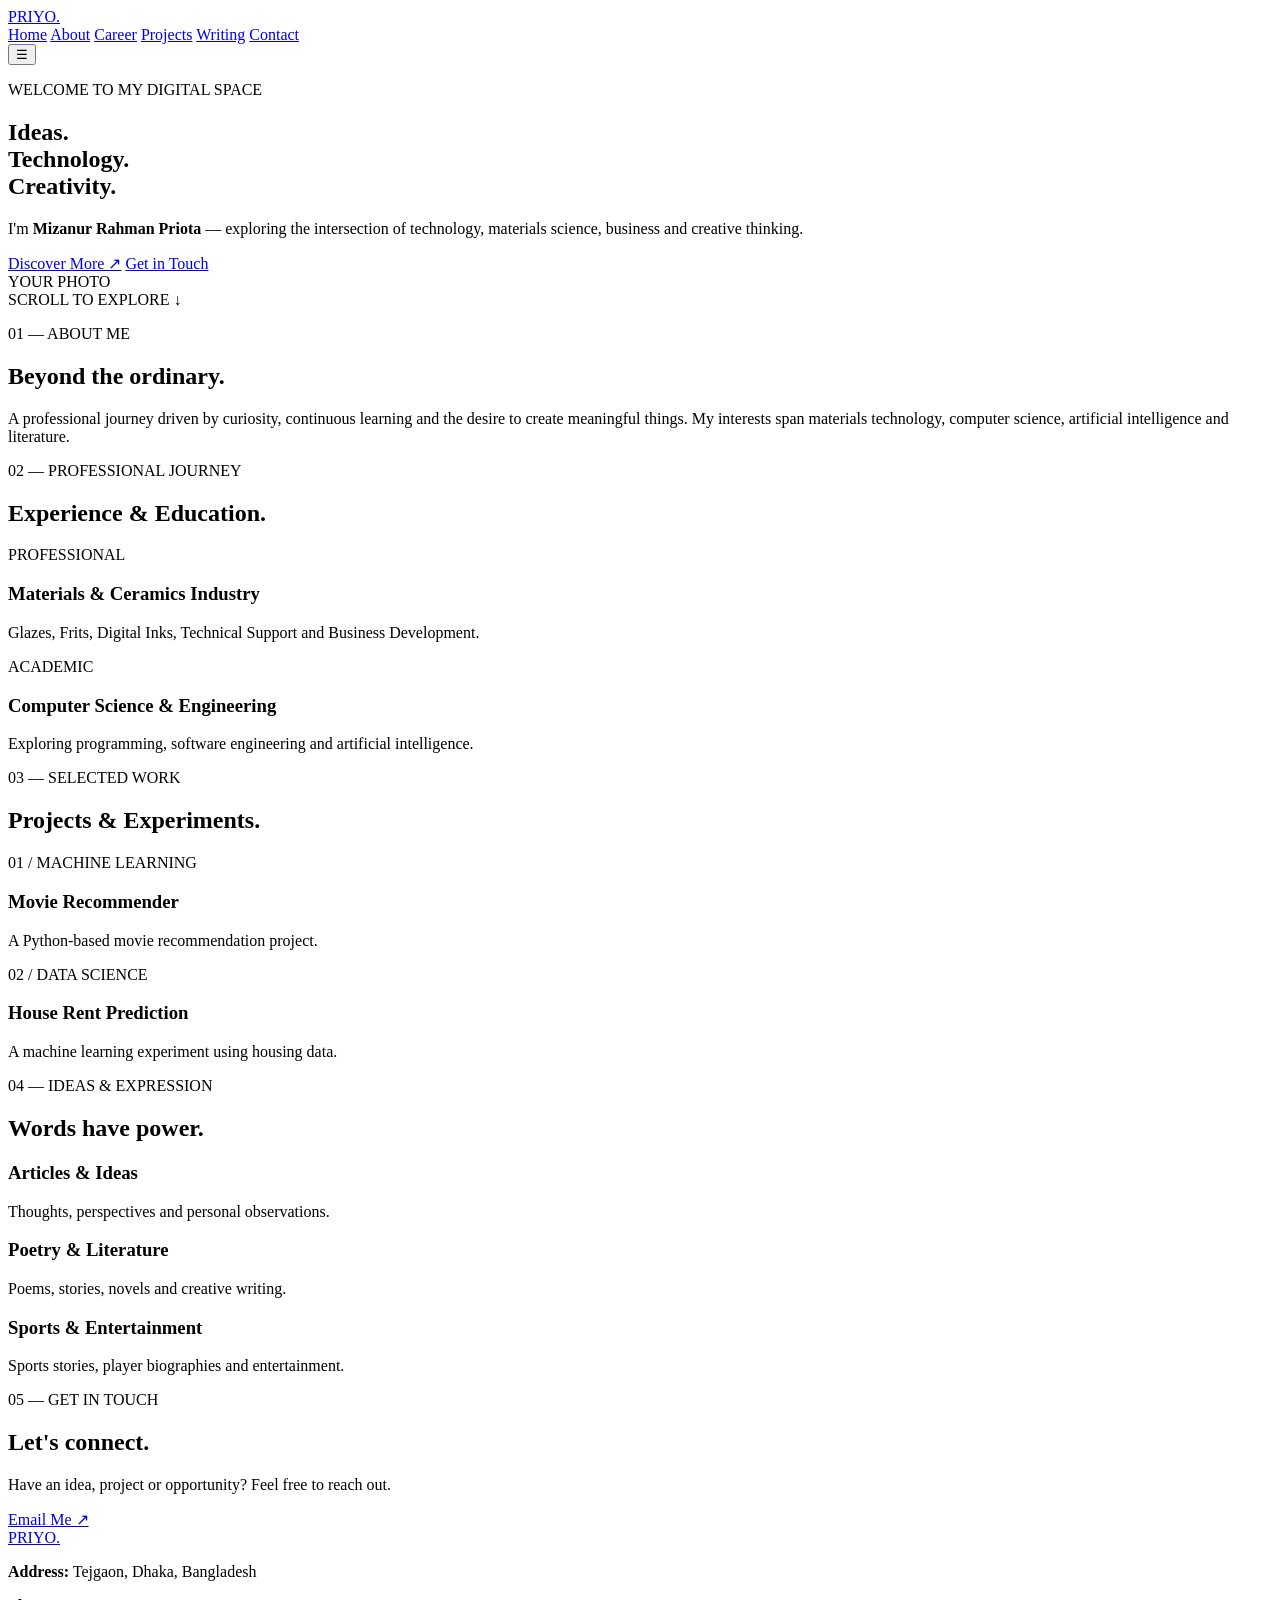
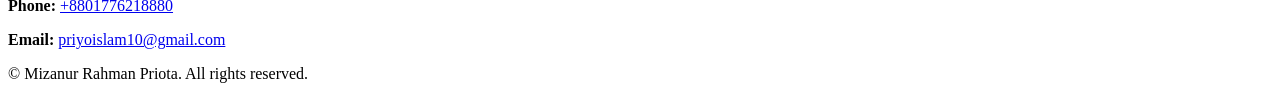
==== index.html @ 765983f5 "Initial website upload" ====
<!DOCTYPE html>
<html lang="en">
<head>
    <meta charset="UTF-8">
    <meta name="viewport" content="width=device-width, initial-scale=1.0">
    <meta name="description" content="Mizanur Rahman Priota — Personal website, technology, career, ideas and creativity.">
    <title>PRIYO | Personal Brand</title>

    <link rel="stylesheet" href="css/style.css">
    <link rel="preconnect" href="https://fonts.googleapis.com">
    <link href="https://fonts.googleapis.com/css2?family=Inter:wght@400;500;600;700;800&display=swap" rel="stylesheet">
</head>
<body>

    <header class="navbar">
        <a href="#home" class="logo">PRIYO<span>.</span></a>

        <nav id="nav-menu">
            <a href="#home">Home</a>
            <a href="#about">About</a>
            <a href="#career">Career</a>
            <a href="#projects">Projects</a>
            <a href="#writing">Writing</a>
            <a href="#contact">Contact</a>
        </nav>

        <button class="menu-toggle" id="menu-toggle" aria-label="Toggle menu">☰</button>
    </header>

    <main>
        <section class="hero" id="home">
            <div class="hero-content">
                <p class="eyebrow">WELCOME TO MY DIGITAL SPACE</p>

                <h1>Ideas.<br><span>Technology.<br><span>Creativity.</span></h1>

                <p class="intro">
                    I'm <strong>Mizanur Rahman Priota</strong> — exploring the
                    intersection of technology, materials science, business
                    and creative thinking.
                </p>

                <div class="hero-buttons">
                    <a href="#about" class="btn primary">Discover More ↗</a>
                    <a href="#contact" class="btn secondary">Get in Touch</a>
                </div>
            </div>

            <div class="hero-image">
                <img src="assets/images/profile.jpg"
                     alt="Mizanur Rahman Priota"
                     onerror="this.style.display='none'; this.nextElementSibling.style.display='flex';">

                <div class="image-placeholder">
                    <span>YOUR PHOTO</span>
                </div>
            </div>

            <div class="scroll-text">SCROLL TO EXPLORE ↓</div>
        </section>

        <section class="section about" id="about">
            <p class="eyebrow">01 — ABOUT ME</p>
            <h2>Beyond the ordinary.</h2>
            <p class="section-description">
                A professional journey driven by curiosity, continuous
                learning and the desire to create meaningful things.
                My interests span materials technology, computer science,
                artificial intelligence and literature.
            </p>
        </section>

        <section class="section" id="career">
            <p class="eyebrow">02 — PROFESSIONAL JOURNEY</p>
            <h2>Experience & Education.</h2>
            <div class="info-grid">
                <article class="info-card">
                    <span>PROFESSIONAL</span>
                    <h3>Materials & Ceramics Industry</h3>
                    <p>Glazes, Frits, Digital Inks, Technical Support and Business Development.</p>
                </article>
                <article class="info-card">
                    <span>ACADEMIC</span>
                    <h3>Computer Science & Engineering</h3>
                    <p>Exploring programming, software engineering and artificial intelligence.</p>
                </article>
            </div>
        </section>

        <section class="section" id="projects">
            <p class="eyebrow">03 — SELECTED WORK</p>
            <h2>Projects & Experiments.</h2>
            <div class="info-grid">
                <article class="info-card">
                    <span>01 / MACHINE LEARNING</span>
                    <h3>Movie Recommender</h3>
                    <p>A Python-based movie recommendation project.</p>
                </article>
                <article class="info-card">
                    <span>02 / DATA SCIENCE</span>
                    <h3>House Rent Prediction</h3>
                    <p>A machine learning experiment using housing data.</p>
                </article>
            </div>
        </section>

        <section class="section" id="writing">
            <p class="eyebrow">04 — IDEAS & EXPRESSION</p>
            <h2>Words have power.</h2>
            <div class="info-grid">
                <article class="info-card">
                    <h3>Articles & Ideas</h3>
                    <p>Thoughts, perspectives and personal observations.</p>
                </article>
                <article class="info-card">
                    <h3>Poetry & Literature</h3>
                    <p>Poems, stories, novels and creative writing.</p>
                </article>
                <article class="info-card">
                    <h3>Sports & Entertainment</h3>
                    <p>Sports stories, player biographies and entertainment.</p>
                </article>
            </div>
        </section>

        <section class="section contact" id="contact">
            <p class="eyebrow">05 — GET IN TOUCH</p>
            <h2>Let's connect.</h2>
            <p>Have an idea, project or opportunity? Feel free to reach out.</p>
            <a href="mailto:yourmail@example.com" class="btn primary">Email Me ↗</a>
        </section>
    </main>

<footer class="footer">
    <a href="#home" class="logo">PRIYO<span>.</span></a>

    <div class="footer-contact">
        <p>
            <strong>Address:</strong>
            Tejgaon, Dhaka, Bangladesh
        </p>

        <p>
            <strong>Phone:</strong>
            <a href="tel:+8801776218880">+8801776218880</a>
        </p>

        <p>
            <strong>Email:</strong>
            <a href="mailto:priyoislam10@gmail.com">
                priyoislam10@gmail.com
            </a>
        </p>
    </div>

    <p class="copyright">
        © <span id="year"></span> Mizanur Rahman Priota.
        All rights reserved.
    </p>
</footer>

    <script src="js/data.js"></script>
    <script src="js/main.js"></script>
</body>
</html>
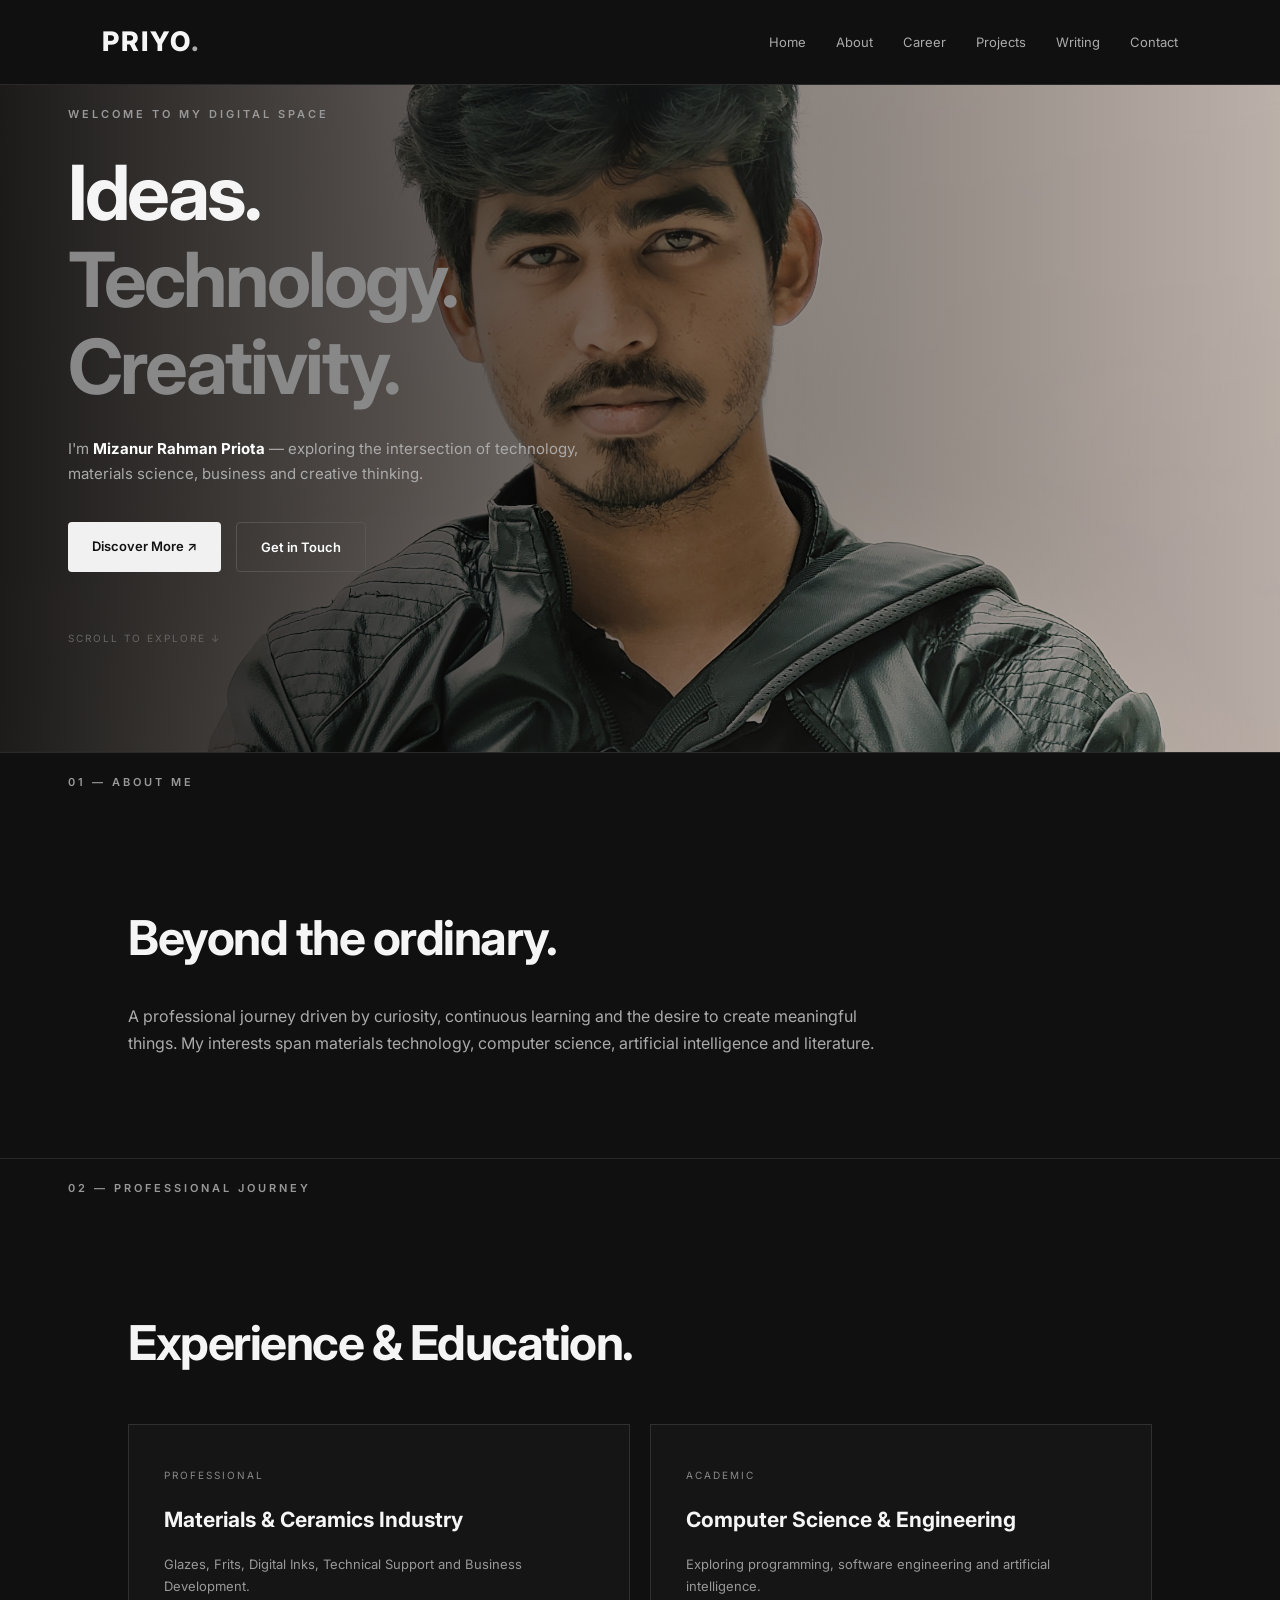
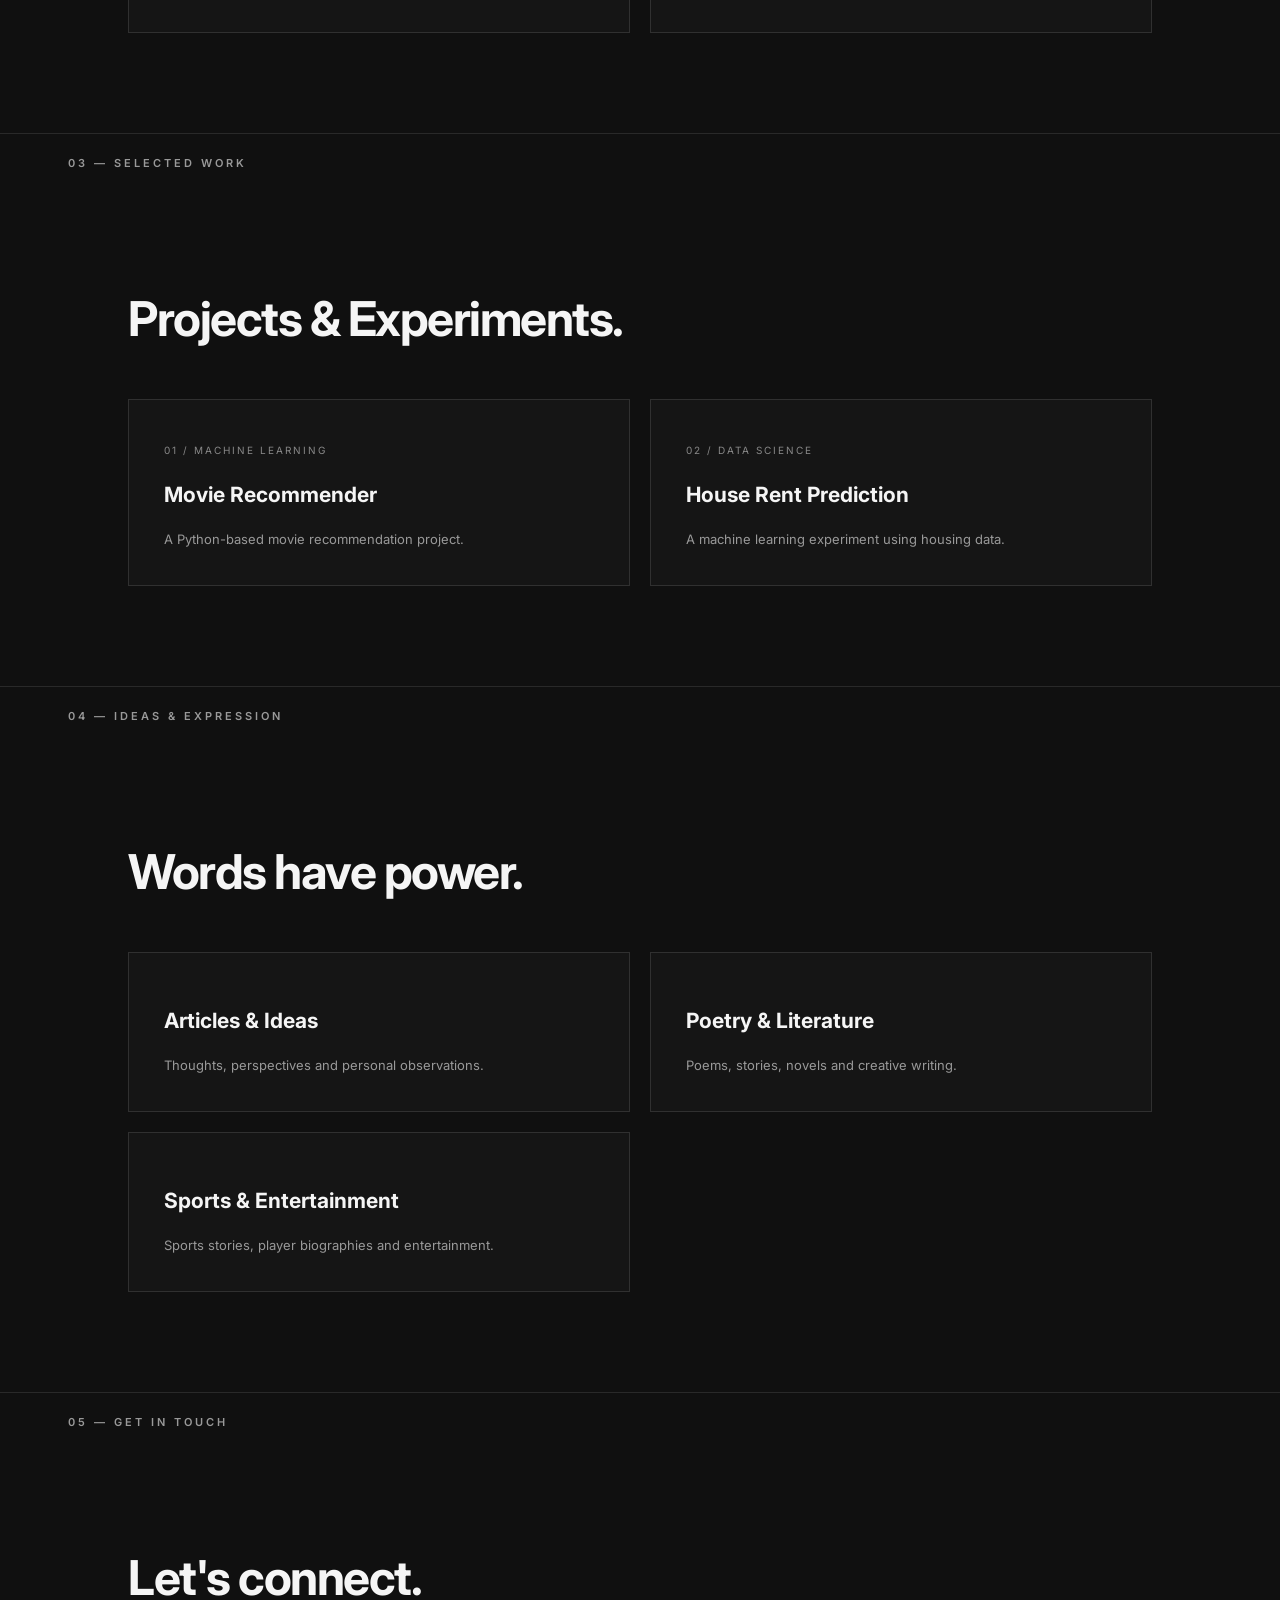
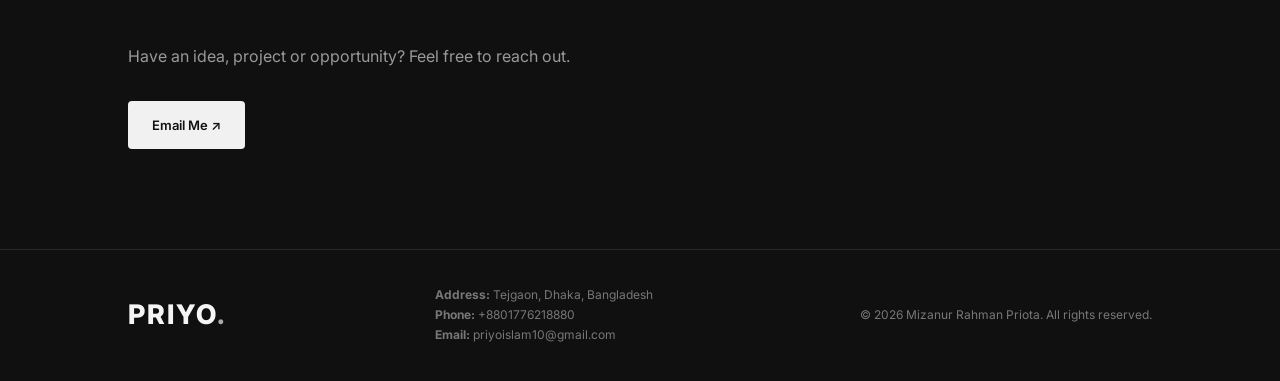
==== commit 955571ca: "Refactor index.html structure and content" ====
--- a/index.html
+++ b/index.html
@@ -128,7 +128,7 @@
             <p class="eyebrow">05 — GET IN TOUCH</p>
             <h2>Let's connect.</h2>
             <p>Have an idea, project or opportunity? Feel free to reach out.</p>
-            <a href="mailto:yourmail@example.com" class="btn primary">Email Me ↗</a>
+            <a href="mailto:priyoislam10@gmail.com" class="btn primary">Email Me ↗</a>
         </section>
     </main>
 
--- a/css/style.css
+++ b/css/style.css
@@ -0,0 +1,396 @@
+
+* {
+    margin: 0;
+    padding: 0;
+    box-sizing: border-box;
+}
+
+html {
+    scroll-behavior: smooth;
+}
+
+body {
+    background: #101010;
+    color: #f5f5f5;
+    font-family: 'Inter', sans-serif;
+    line-height: 1.7;
+}
+
+a {
+    color: inherit;
+    text-decoration: none;
+}
+
+.navbar {
+    height: 85px;
+    padding: 0 8%;
+    display: flex;
+    align-items: center;
+    justify-content: space-between;
+    border-bottom: 1px solid #292929;
+    background: #101010;
+    position: sticky;
+    top: 0;
+    z-index: 100;
+}
+
+.logo {
+    font-size: 27px;
+    font-weight: 800;
+    letter-spacing: 2px;
+}
+
+.logo span {
+    color: #aaa;
+}
+
+.navbar nav {
+    display: flex;
+    gap: 30px;
+}
+
+.navbar nav a {
+    color: #aaa;
+    font-size: 13px;
+    transition: 0.3s;
+}
+
+.navbar nav a:hover {
+    color: white;
+}
+
+.menu-toggle {
+    display: none;
+    background: none;
+    color: white;
+    border: none;
+    font-size: 25px;
+    cursor: pointer;
+}
+
+
+.hero {
+    min-height: 550px;
+    padding: 100px 10%;
+    display: flex;
+    align-items: center;
+    justify-content: flex-start;
+    position: relative;
+
+    background:
+        linear-gradient(
+            90deg,
+            rgba(0, 0, 0, 0.88),
+            rgba(0, 0, 0, 0.50),
+            rgba(0, 0, 0, 0.20)
+        ),
+        url("../assets/images/profile.jpg");
+
+    background-size: cover;
+    background-position: center;
+    background-repeat: no-repeat;
+}
+
+.hero-content {
+    max-width: 650px;
+    position: relative;
+    z-index: 2;
+}
+
+.hero-image {
+    display: none;
+}
+
+.scroll-text {
+    z-index: 2;
+}
+
+
+.hero-content {
+    max-width: 650px;
+}
+
+.eyebrow {
+    color: #999;
+    font-size: 11px;
+    letter-spacing: 3px;
+    font-weight: 600;
+    margin-bottom: 25px;
+    transform: translate(-60px, -80px);
+}
+
+.hero h1 {
+    font-size: clamp(45px, 6vw, 76px);
+    line-height: 1.15;
+    letter-spacing: -3px;
+    margin-bottom: 25px;
+    transform: translate(-60px, -80px);
+}
+
+.hero h1 span {
+    color: #888;
+}
+
+.intro {
+    color: #aaa;
+    max-width: 520px;
+    font-size: 15px;
+    margin-bottom: 35px;
+    transform: translate(-60px, -80px);
+}
+
+.intro strong {
+    color: white;
+}
+
+.hero-buttons {
+    display: flex;
+    gap: 15px;
+    flex-wrap: wrap;
+    transform: translate(-60px, -80px);
+}
+
+.btn {
+    display: inline-block;
+    padding: 13px 24px;
+    font-size: 13px;
+    font-weight: 600;
+    border-radius: 4px;
+    transition: 0.3s;
+}
+
+.primary {
+    background: #f1f1f1;
+    color: #111;
+}
+
+.primary:hover {
+    background: #bbb;
+}
+
+.secondary {
+    border: 1px solid #555;
+    color: white;
+}
+
+.secondary:hover {
+    background: #252525;
+}
+
+.hero-image {
+    width: 330px;
+    height: 410px;
+    flex-shrink: 0;
+    border: 1px solid #444;
+    position: relative;
+    background: #1c1c1c;
+}
+
+.hero-image img {
+    width: 100%;
+    height: 100%;
+    object-fit: cover;
+}
+
+.image-placeholder {
+    display: none;
+    width: 100%;
+    height: 100%;
+    align-items: center;
+    justify-content: center;
+    color: #777;
+    font-size: 13px;
+    letter-spacing: 3px;
+}
+
+.scroll-text {
+    position: absolute;
+    bottom: 25px;
+    left: 10%;
+    color: #666;
+    font-size: 10px;
+    letter-spacing: 2px;
+    transform: translate(-60px, -80px);
+}
+
+.section {
+    padding: 100px 10%;
+    border-top: 1px solid #292929;
+}
+
+.section h2 {
+    font-size: clamp(32px, 4vw, 48px);
+    letter-spacing: -1.5px;
+    margin-bottom: 25px;
+}
+
+.section-description {
+    color: #aaa;
+    max-width: 750px;
+    font-size: 16px;
+}
+
+.info-grid {
+    display: grid;
+    grid-template-columns: repeat(2, 1fr);
+    gap: 20px;
+    margin-top: 40px;
+}
+
+.info-card {
+    padding: 35px;
+    border: 1px solid #303030;
+    background: #151515;
+    transition: 0.3s;
+}
+
+.info-card:hover {
+    border-color: #777;
+    transform: translateY(-4px);
+}
+
+.info-card span {
+    font-size: 10px;
+    letter-spacing: 2px;
+    color: #888;
+}
+
+.info-card h3 {
+    font-size: 21px;
+    margin: 15px 0;
+}
+
+.info-card p {
+    font-size: 13px;
+    color: #999;
+}
+
+.contact p:not(.eyebrow) {
+    color: #999;
+    margin-bottom: 30px;
+}
+
+footer {
+    padding: 35px 10%;
+    border-top: 1px solid #292929;
+    display: flex;
+    align-items: center;
+    justify-content: space-between;
+    gap: 20px;
+}
+
+footer p {
+    font-size: 12px;
+    color: #777;
+}
+
+@media (max-width: 850px) {
+    .hero {
+        padding: 80px 7%;
+        gap: 35px;
+    }
+
+    .hero-image {
+        width: 260px;
+        height: 340px;
+    }
+
+    .navbar {
+        padding: 0 6%;
+    }
+
+    .navbar nav {
+        gap: 15px;
+    }
+}
+
+@media (max-width: 650px) {
+    .navbar nav {
+        display: none;
+        position: absolute;
+        top: 85px;
+        left: 0;
+        width: 100%;
+        background: #171717;
+        padding: 25px;
+        flex-direction: column;
+        gap: 20px;
+    }
+
+    .navbar nav.active {
+        display: flex;
+    }
+
+    .menu-toggle {
+        display: block;
+    }
+
+    .hero {
+        flex-direction: column-reverse;
+        align-items: flex-start;
+        padding: 65px 7% 90px;
+    }
+
+    .hero-image {
+        width: 100%;
+        max-width: 320px;
+        height: 350px;
+    }
+
+    .hero h1 {
+        letter-spacing: -2px;
+    }
+
+    .section {
+        padding: 75px 7%;
+    }
+
+    .info-grid {
+        grid-template-columns: 1fr;
+    }
+
+    footer {
+        flex-direction: column;
+        align-items: flex-start;
+    }
+
+.footer {
+    padding: 45px 10%;
+    border-top: 1px solid #292929;
+    display: flex;
+    flex-direction: column;
+    align-items: flex-start;
+    gap: 20px;
+    background: #101010;
+}
+
+.footer-contact {
+    display: flex;
+    flex-direction: column;
+    gap: 8px;
+}
+
+.footer-contact p {
+    color: #999;
+    font-size: 13px;
+}
+
+.footer-contact strong {
+    color: #eee;
+}
+
+.footer-contact a {
+    color: #999;
+    transition: 0.3s;
+}
+
+.footer-contact a:hover {
+    color: white;
+}
+
+.copyright {
+    color: #666;
+    font-size: 12px;
+    margin-top: 10px;
+}
+}
